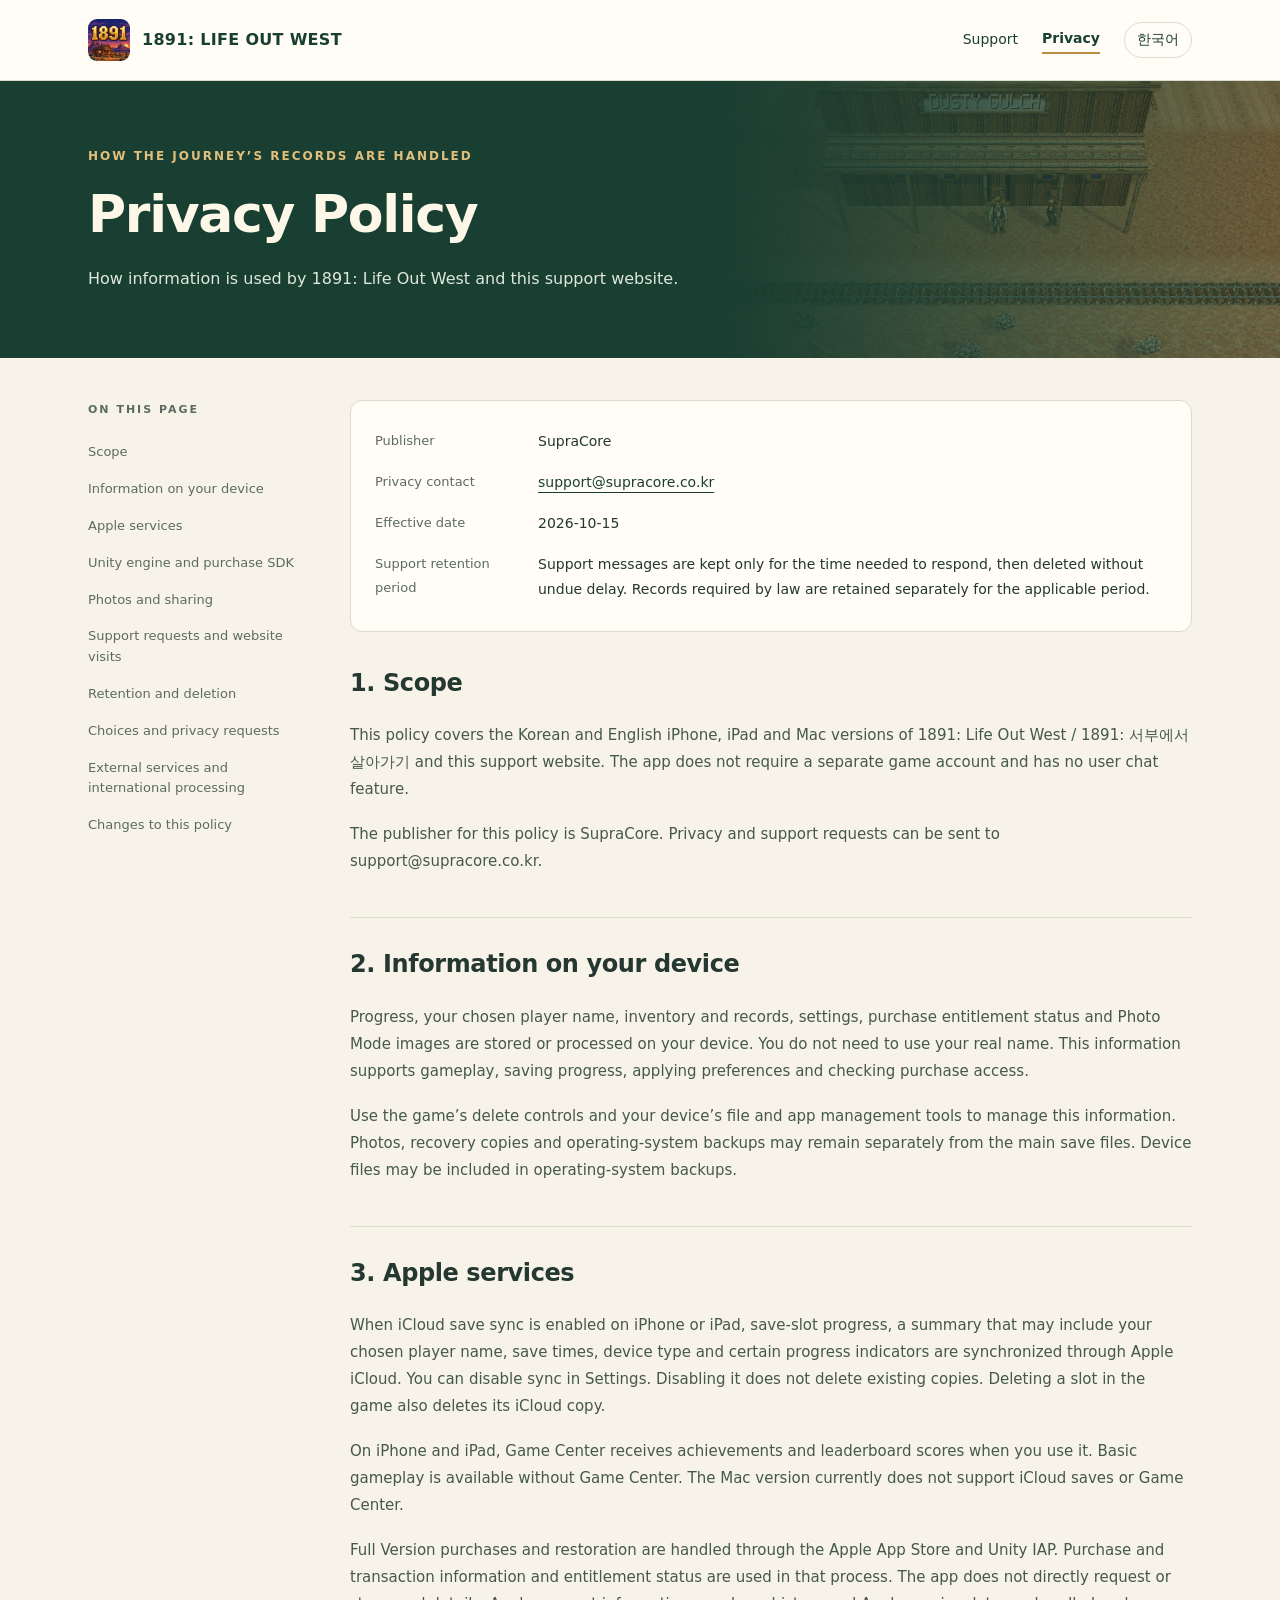
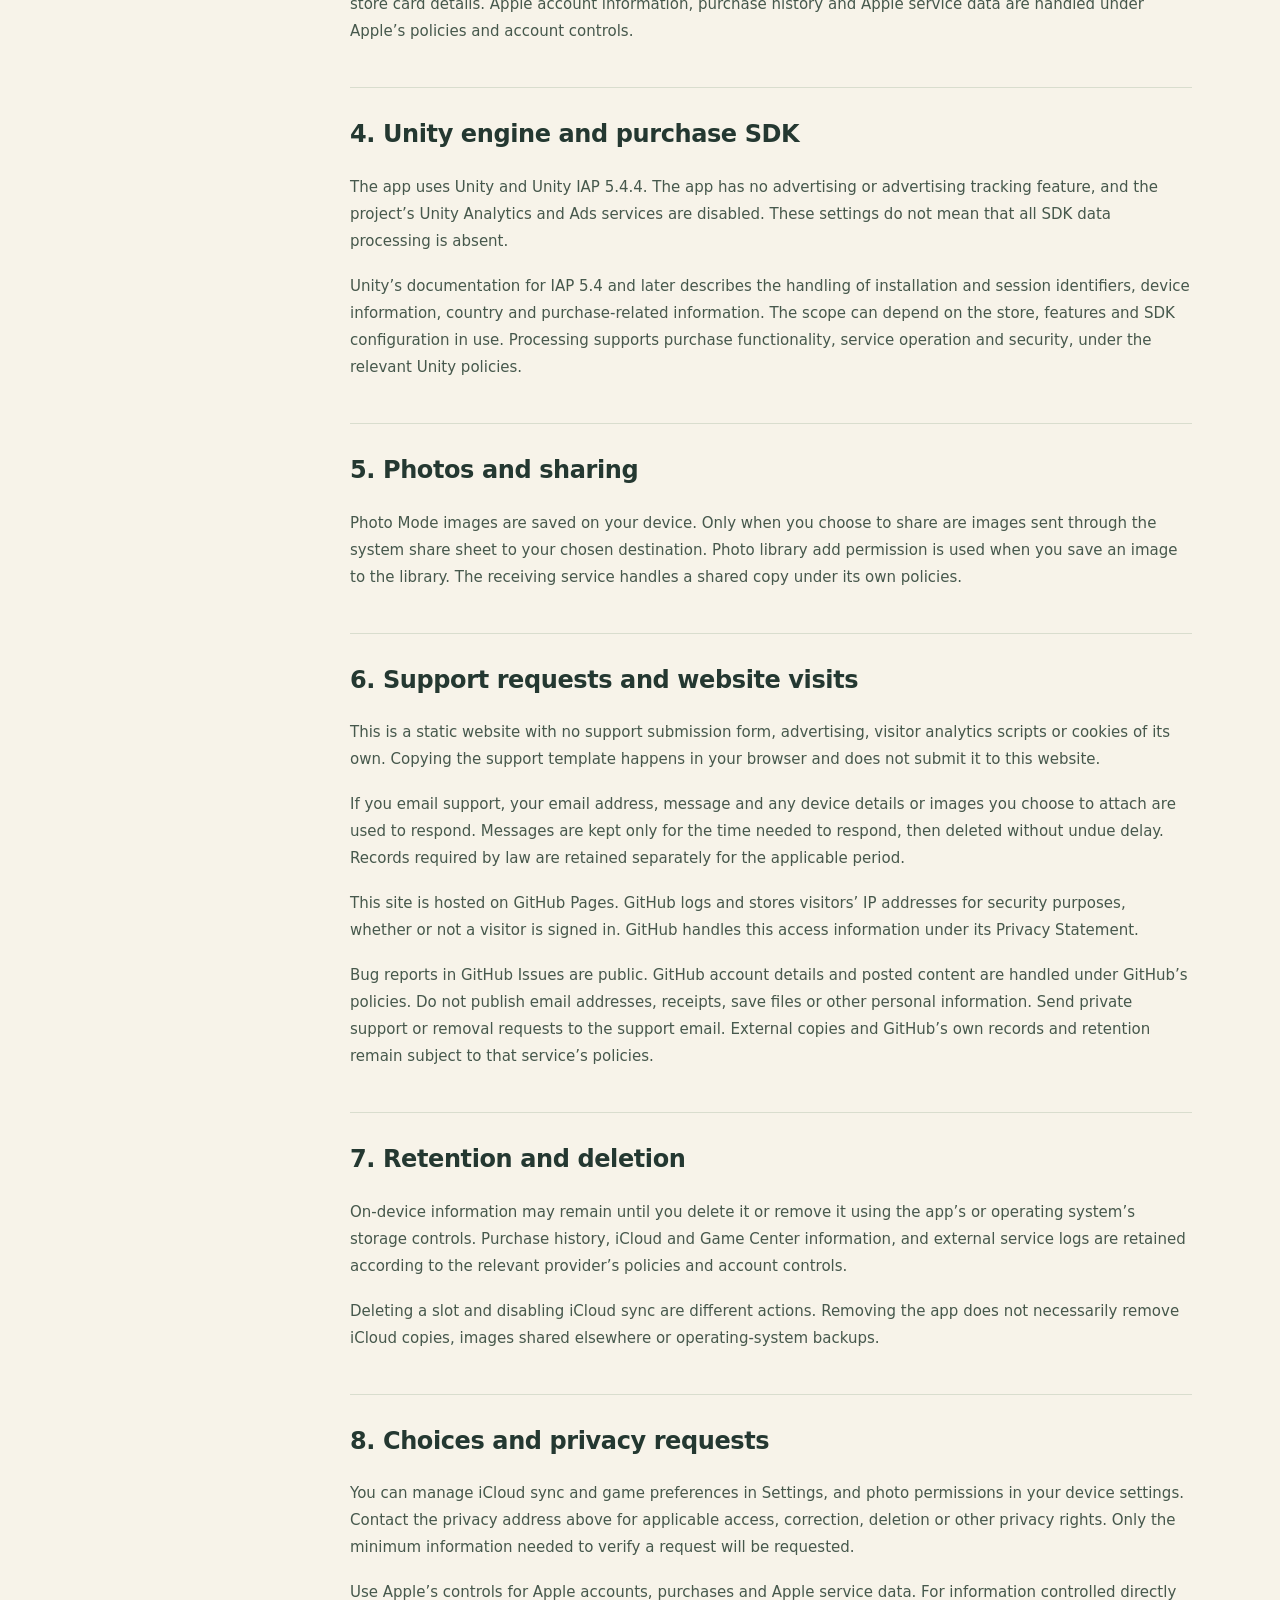
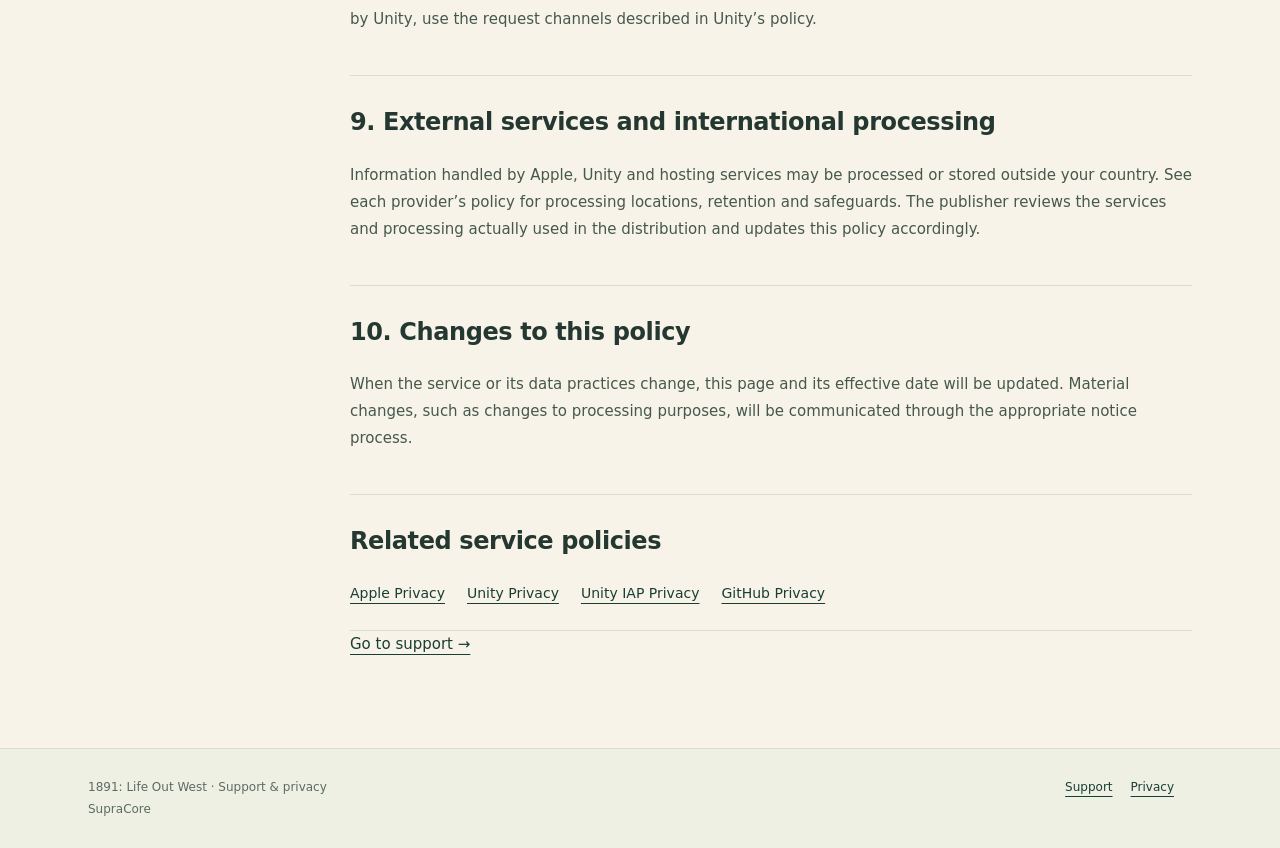
==== docs/en/privacy/index.html @ fcb658f0 "Publish bilingual support and privacy pages" ====
<!doctype html><html lang="en"><head><meta charset="utf-8"><meta name="viewport" content="width=device-width,initial-scale=1"><title>Privacy Policy · 1891: Life Out West</title><meta name="description" content="How information is used by 1891: Life Out West and this support website."><link rel="canonical" href="https://lucky301.github.io/1891LifeOutWest-Support/en/privacy/"><link rel="alternate" hreflang="ko" href="https://lucky301.github.io/1891LifeOutWest-Support/ko/privacy/"><link rel="alternate" hreflang="en" href="https://lucky301.github.io/1891LifeOutWest-Support/en/privacy/"><link rel="icon" href="../../assets/icon.png"><link rel="stylesheet" href="../../assets/site.css"><script src="../../assets/site.js" defer></script></head><body><a class="skip" href="#main">Skip to content</a><header><div class="topbar"><a class="brand" href="../../index.html"><img src="../../assets/icon.png" alt="" width="42" height="42">1891: LIFE OUT WEST</a><nav class="nav" aria-label="Main navigation"><a href="../../en/support/" >Support</a><a href="../../en/privacy/" aria-current=page>Privacy</a><a class="language" href="../../ko/privacy/" lang="ko" hreflang="ko">한국어</a></nav></div></header><div class="hero"><div class="hero-inner"><span class="eyebrow">How the journey’s records are handled</span><h1>Privacy Policy</h1><p>How information is used by 1891: Life Out West and this support website.</p></div></div><div class="wrap"><aside class="toc" aria-label="On this page"><strong>ON THIS PAGE</strong><a href="#scope">Scope</a><a href="#local">Information on your device</a><a href="#apple">Apple services</a><a href="#unity">Unity engine and purchase SDK</a><a href="#photos">Photos and sharing</a><a href="#support">Support requests and website visits</a><a href="#retention">Retention and deletion</a><a href="#rights">Choices and privacy requests</a><a href="#international">External services and international processing</a><a href="#changes">Changes to this policy</a></aside><main class="policy" id="main"><dl class="facts"><div><dt>Publisher</dt><dd>SupraCore</dd></div><div><dt>Privacy contact</dt><dd><a href="mailto:support@supracore.co.kr">support@supracore.co.kr</a></dd></div><div><dt>Effective date</dt><dd>2026-10-15</dd></div><div><dt>Support retention period</dt><dd>Support messages are kept only for the time needed to respond, then deleted without undue delay. Records required by law are retained separately for the applicable period.</dd></div></dl><section id="scope"><h2>1. Scope</h2><p>This policy covers the Korean and English iPhone, iPad and Mac versions of 1891: Life Out West / 1891: 서부에서 살아가기 and this support website. The app does not require a separate game account and has no user chat feature.</p><p>The publisher for this policy is SupraCore. Privacy and support requests can be sent to support@supracore.co.kr.</p></section><section id="local"><h2>2. Information on your device</h2><p>Progress, your chosen player name, inventory and records, settings, purchase entitlement status and Photo Mode images are stored or processed on your device. You do not need to use your real name. This information supports gameplay, saving progress, applying preferences and checking purchase access.</p><p>Use the game’s delete controls and your device’s file and app management tools to manage this information. Photos, recovery copies and operating-system backups may remain separately from the main save files. Device files may be included in operating-system backups.</p></section><section id="apple"><h2>3. Apple services</h2><p>When iCloud save sync is enabled on iPhone or iPad, save-slot progress, a summary that may include your chosen player name, save times, device type and certain progress indicators are synchronized through Apple iCloud. You can disable sync in Settings. Disabling it does not delete existing copies. Deleting a slot in the game also deletes its iCloud copy.</p><p>On iPhone and iPad, Game Center receives achievements and leaderboard scores when you use it. Basic gameplay is available without Game Center. The Mac version currently does not support iCloud saves or Game Center.</p><p>Full Version purchases and restoration are handled through the Apple App Store and Unity IAP. Purchase and transaction information and entitlement status are used in that process. The app does not directly request or store card details. Apple account information, purchase history and Apple service data are handled under Apple’s policies and account controls.</p></section><section id="unity"><h2>4. Unity engine and purchase SDK</h2><p>The app uses Unity and Unity IAP 5.4.4. The app has no advertising or advertising tracking feature, and the project’s Unity Analytics and Ads services are disabled. These settings do not mean that all SDK data processing is absent.</p><p>Unity’s documentation for IAP 5.4 and later describes the handling of installation and session identifiers, device information, country and purchase-related information. The scope can depend on the store, features and SDK configuration in use. Processing supports purchase functionality, service operation and security, under the relevant Unity policies.</p></section><section id="photos"><h2>5. Photos and sharing</h2><p>Photo Mode images are saved on your device. Only when you choose to share are images sent through the system share sheet to your chosen destination. Photo library add permission is used when you save an image to the library. The receiving service handles a shared copy under its own policies.</p></section><section id="support"><h2>6. Support requests and website visits</h2><p>This is a static website with no support submission form, advertising, visitor analytics scripts or cookies of its own. Copying the support template happens in your browser and does not submit it to this website.</p><p>If you email support, your email address, message and any device details or images you choose to attach are used to respond. Messages are kept only for the time needed to respond, then deleted without undue delay. Records required by law are retained separately for the applicable period.</p><p>This site is hosted on GitHub Pages. GitHub logs and stores visitors’ IP addresses for security purposes, whether or not a visitor is signed in. GitHub handles this access information under its Privacy Statement.</p><p>Bug reports in GitHub Issues are public. GitHub account details and posted content are handled under GitHub’s policies. Do not publish email addresses, receipts, save files or other personal information. Send private support or removal requests to the support email. External copies and GitHub’s own records and retention remain subject to that service’s policies.</p></section><section id="retention"><h2>7. Retention and deletion</h2><p>On-device information may remain until you delete it or remove it using the app’s or operating system’s storage controls. Purchase history, iCloud and Game Center information, and external service logs are retained according to the relevant provider’s policies and account controls.</p><p>Deleting a slot and disabling iCloud sync are different actions. Removing the app does not necessarily remove iCloud copies, images shared elsewhere or operating-system backups.</p></section><section id="rights"><h2>8. Choices and privacy requests</h2><p>You can manage iCloud sync and game preferences in Settings, and photo permissions in your device settings. Contact the privacy address above for applicable access, correction, deletion or other privacy rights. Only the minimum information needed to verify a request will be requested.</p><p>Use Apple’s controls for Apple accounts, purchases and Apple service data. For information controlled directly by Unity, use the request channels described in Unity’s policy.</p></section><section id="international"><h2>9. External services and international processing</h2><p>Information handled by Apple, Unity and hosting services may be processed or stored outside your country. See each provider’s policy for processing locations, retention and safeguards. The publisher reviews the services and processing actually used in the distribution and updates this policy accordingly.</p></section><section id="changes"><h2>10. Changes to this policy</h2><p>When the service or its data practices change, this page and its effective date will be updated. Material changes, such as changes to processing purposes, will be communicated through the appropriate notice process.</p></section><section id="references"><h2>Related service policies</h2><div class="refs"><a href="https://www.apple.com/legal/privacy/" rel="noreferrer">Apple Privacy</a><a href="https://unity.com/legal/game-player-and-app-user-privacy-policy" rel="noreferrer">Unity Privacy</a><a href="https://docs.unity.com/en-us/iap/privacy-and-consent/overview" rel="noreferrer">Unity IAP Privacy</a><a href="https://docs.github.com/en/site-policy/privacy-policies/github-general-privacy-statement" rel="noreferrer">GitHub Privacy</a></div></section><p><a href="../../en/support/">Go to support →</a></p></main></div><footer><div class="foot"><span>1891: Life Out West · Support & privacy<br>SupraCore</span><span><a href="../../en/support/">Support</a><a href="../../en/privacy/">Privacy</a></span></div></footer></body></html>
---- docs/assets/site.css ----
:root{color-scheme:light;--ink:#243831;--muted:#5c6b61;--green:#193e32;--gold:#bc8c40;--paper:#f7f3e9;--line:#d9ddce;--white:#fffdf6}*{box-sizing:border-box}html{scroll-behavior:smooth;scroll-padding-top:100px}body{margin:0;color:var(--ink);background:var(--paper);font:16px/1.8 system-ui,-apple-system,'Apple SD Gothic Neo',sans-serif}a{color:var(--green);text-underline-offset:5px}a:hover{color:#815b20}a:focus-visible,button:focus-visible,summary:focus-visible,textarea:focus-visible{outline:3px solid #b9812d;outline-offset:4px}header{border-bottom:1px solid var(--line);background:var(--white)}.topbar{max-width:1160px;margin:auto;display:flex;align-items:center;gap:28px;padding:19px 28px}.brand{display:flex;gap:12px;align-items:center;text-decoration:none;font-weight:800;letter-spacing:.3px;font-size:16px}.brand img{width:42px;height:42px;object-fit:cover;border-radius:9px}.nav{display:flex;align-items:center;gap:24px;margin-left:auto}.nav a{font-size:14px;text-decoration:none}.nav [aria-current=page]{font-weight:750;border-bottom:2px solid var(--gold)}.language{padding:4px 12px;border:1px solid var(--line);border-radius:25px;white-space:nowrap}.banner{background:#f5e7c5;color:#654b20;border-bottom:1px solid #dfc98f;font-size:13px;padding:10px 28px;text-align:center}.hero{background:var(--green);color:#fcf7e7;position:relative;overflow:hidden}.hero:after{content:'';position:absolute;right:0;top:0;width:44%;height:100%;background:linear-gradient(90deg,var(--green),transparent),url('./frontier.png') center/cover;opacity:.5;pointer-events:none}.hero-inner{max-width:1160px;margin:auto;padding:60px 28px 64px;position:relative;z-index:1}.eyebrow{font-size:12px;letter-spacing:2px;text-transform:uppercase;color:#e1bf7c;font-weight:700}h1{font-size:clamp(32px,5vw,52px);font-weight:760;letter-spacing:-1.3px;margin:12px 0 18px;line-height:1.25}.hero p{max-width:650px;color:#e0e8db;margin:0;line-height:1.8}.wrap{max-width:1160px;margin:0 auto;padding:42px 28px 72px;display:grid;grid-template-columns:210px minmax(0,1fr);gap:52px}.toc{position:sticky;top:26px;align-self:start;font-size:13px}.toc strong{display:block;font-size:11px;letter-spacing:2px;color:var(--muted);text-transform:uppercase;margin-bottom:15px}.toc a{display:block;padding:8px 0;text-decoration:none;color:var(--muted);line-height:1.6}.toc a:hover{color:var(--green)}h2{font-size:24px;line-height:1.4;letter-spacing:-.4px;margin:0 0 22px}h3{font-size:18px;margin:0 0 12px}p{margin:0 0 18px}section+section{margin-top:48px}.faq{border-top:1px solid var(--line)}details{border-bottom:1px solid var(--line);padding:19px 0}summary{font-weight:650;cursor:pointer;list-style:none;padding-right:28px;position:relative;line-height:1.6}summary::-webkit-details-marker{display:none}summary:after{content:'+';position:absolute;right:2px;top:0;color:#9a793f;font-size:22px;font-weight:400}details[open] summary:after{content:'−'}details p{color:var(--muted);font-size:15px;margin:17px 0 2px}.contact{background:var(--white);border:1px solid var(--line);border-radius:16px;padding:28px}.contact-label{font-size:12px;letter-spacing:1px;color:var(--muted);display:block}.contact-address{font-size:20px;font-weight:650;word-break:break-word;margin:8px 0 20px}.empty{font-size:15px;color:#866321}.button,button{border:0;border-radius:8px;display:inline-flex;align-items:center;justify-content:center;min-height:46px;padding:10px 19px;background:var(--green);color:#fffdf6;text-decoration:none;font:600 14px/1.5 system-ui;cursor:pointer}.button:hover,button:hover{background:#2d5544;color:white}.button.secondary{background:transparent;border:1px solid #c2cbb9;color:var(--green)}.template-label{display:block;font-size:14px;font-weight:650;margin:26px 0 10px}textarea{width:100%;display:block;border:1px solid var(--line);border-radius:8px;background:var(--paper);font:14px/1.8 ui-monospace,monospace;color:var(--ink);padding:16px;resize:vertical;margin-bottom:16px}.small{font-size:13px;color:var(--muted)}.callout{border-left:3px solid var(--gold);padding:4px 0 4px 20px;margin-top:32px}.status{min-height:26px;font-size:13px;margin:10px 0 0;color:var(--green)}.policy section{padding-bottom:24px;border-bottom:1px solid var(--line)}.policy section+section{margin-top:30px}.policy p{font-size:15px;color:#46584c}.facts{margin:0 0 35px;background:var(--white);padding:20px 24px;border:1px solid var(--line);border-radius:12px}.facts div{display:grid;grid-template-columns:145px 1fr;gap:18px;padding:8px 0}.facts dt{font-size:13px;color:var(--muted)}.facts dd{margin:0;font-size:14px;overflow-wrap:anywhere}.refs{display:flex;flex-wrap:wrap;gap:12px 22px;font-size:14px}footer{border-top:1px solid var(--line);background:#eef0e4;padding:28px;color:var(--muted);font-size:12px}.foot{max-width:1104px;margin:auto;display:flex;justify-content:space-between;gap:20px;flex-wrap:wrap}.foot a{margin-right:18px}.home{max-width:920px;margin:70px auto 100px;padding:0 28px}.home p{max-width:680px;color:var(--muted)}.home h1{font-size:42px}.languages{display:grid;grid-template-columns:1fr 1fr;gap:30px;margin:40px 0}.language-panel{border-top:3px solid var(--gold);padding:26px 0}.language-panel h2{font-size:28px}.actions{display:flex;gap:12px;flex-wrap:wrap}.skip{position:absolute;left:15px;top:-100px;background:white;padding:12px;z-index:10}.skip:focus{top:10px}@media(max-width:760px){.topbar{padding:14px 20px;gap:14px;flex-wrap:wrap}.brand{font-size:14px}.brand img{width:36px;height:36px}.nav{gap:17px}.nav a{font-size:13px}.hero-inner{padding:40px 22px}.hero:after{width:55%;opacity:.2}.hero p{font-size:15px}.wrap{padding:28px 22px 50px;display:block}.toc{position:static;border-bottom:1px solid var(--line);padding:0 0 20px;margin-bottom:30px;display:flex;gap:8px 18px;flex-wrap:wrap}.toc strong{width:100%;margin:0}.toc a{padding:2px 0}.contact{padding:22px}.facts{padding:16px}.facts div{grid-template-columns:1fr;gap:2px}.languages{grid-template-columns:1fr;gap:10px}.home{margin-top:40px}.home h1{font-size:33px}}@media(max-width:430px){.nav{width:100%;margin-left:0;justify-content:space-between}.brand{font-size:15px}.hero h1{font-size:33px}.banner{font-size:12px;padding:9px 20px}}@media(prefers-reduced-motion:reduce){html{scroll-behavior:auto}}

.home-eyebrow{color:#866321}
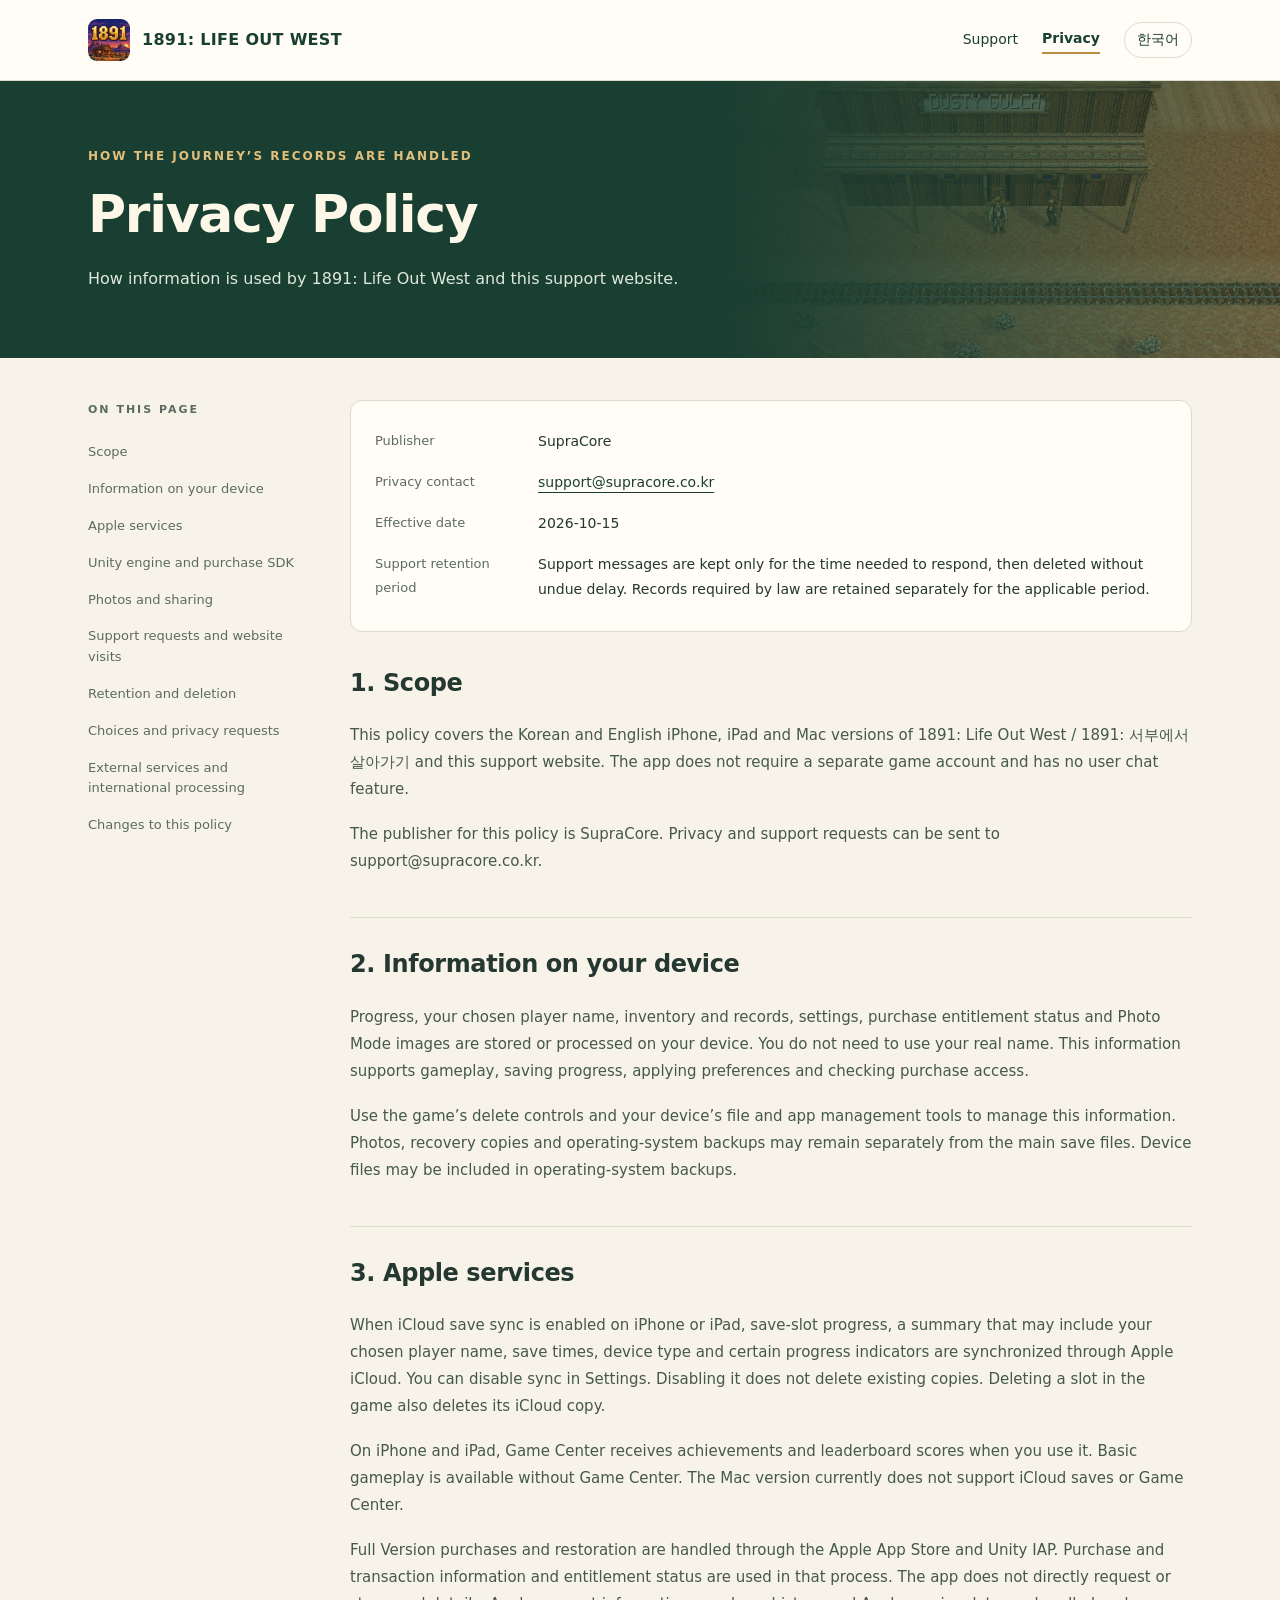
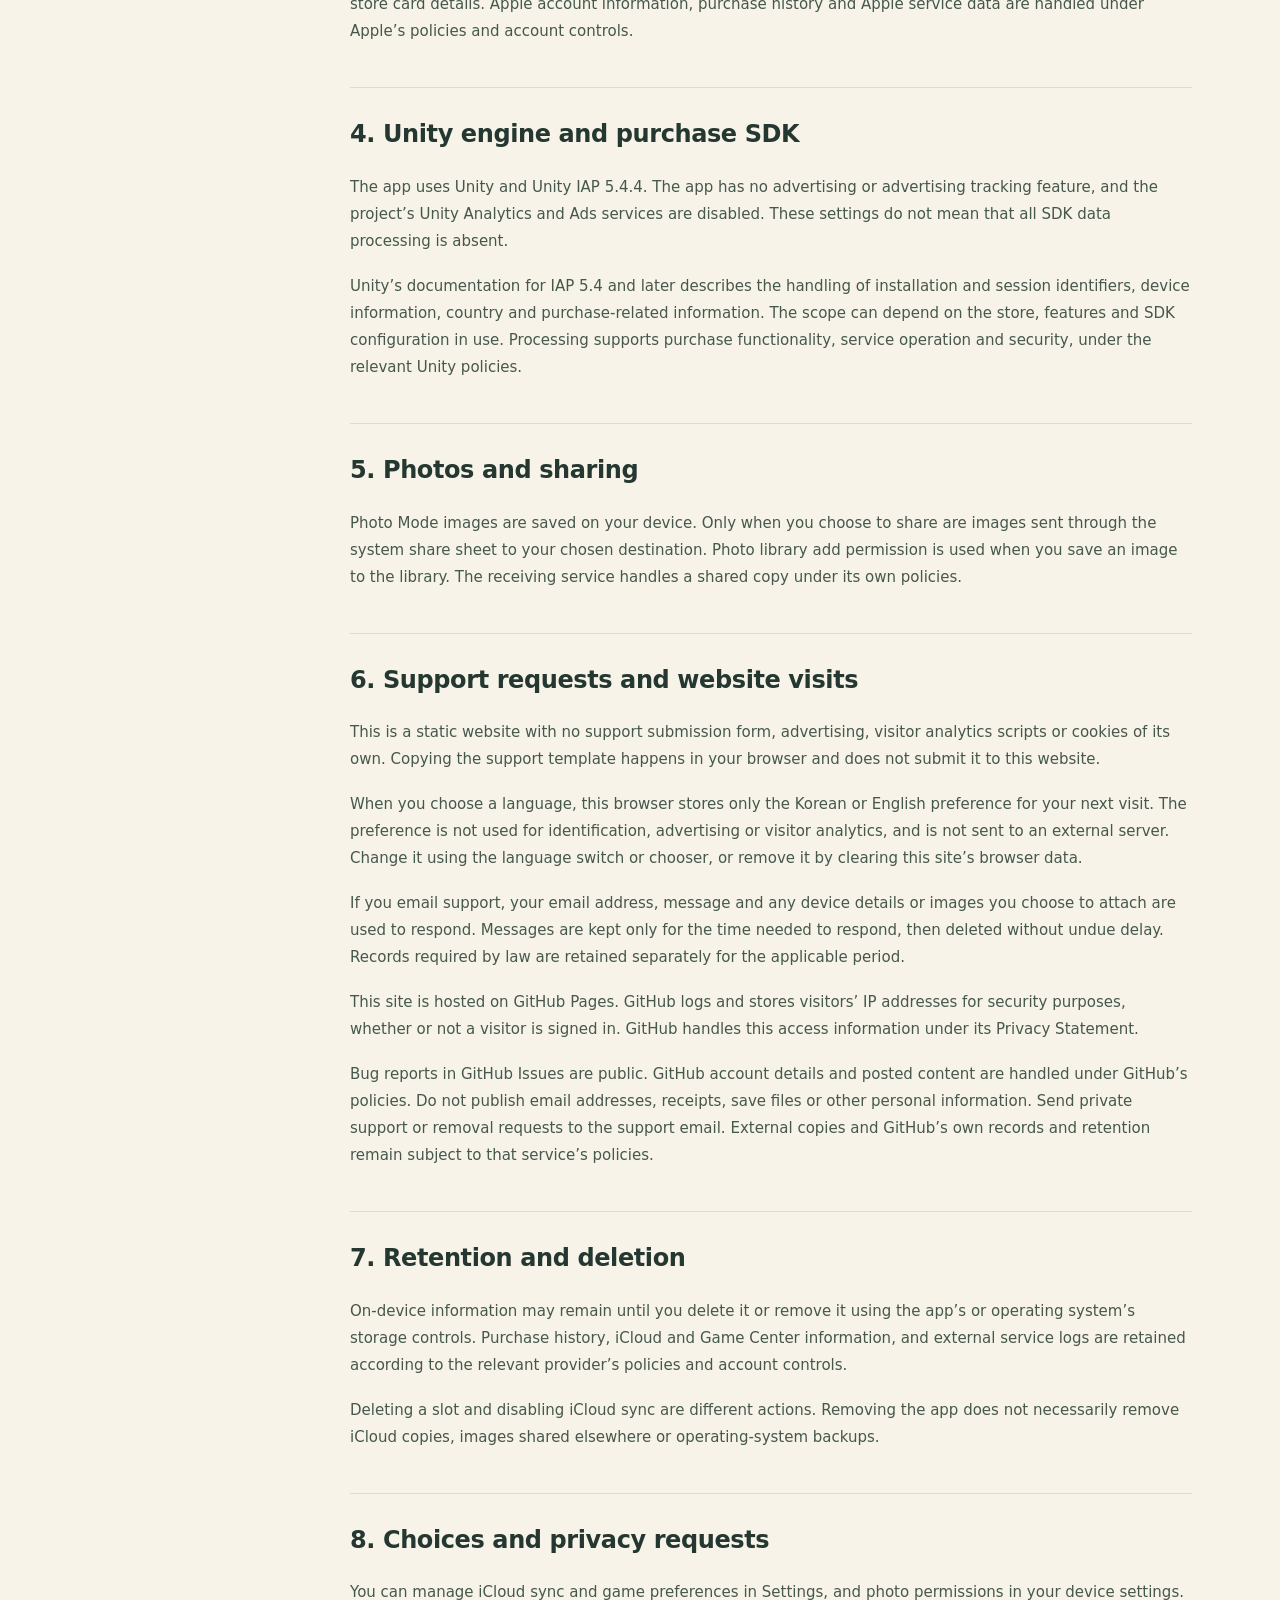
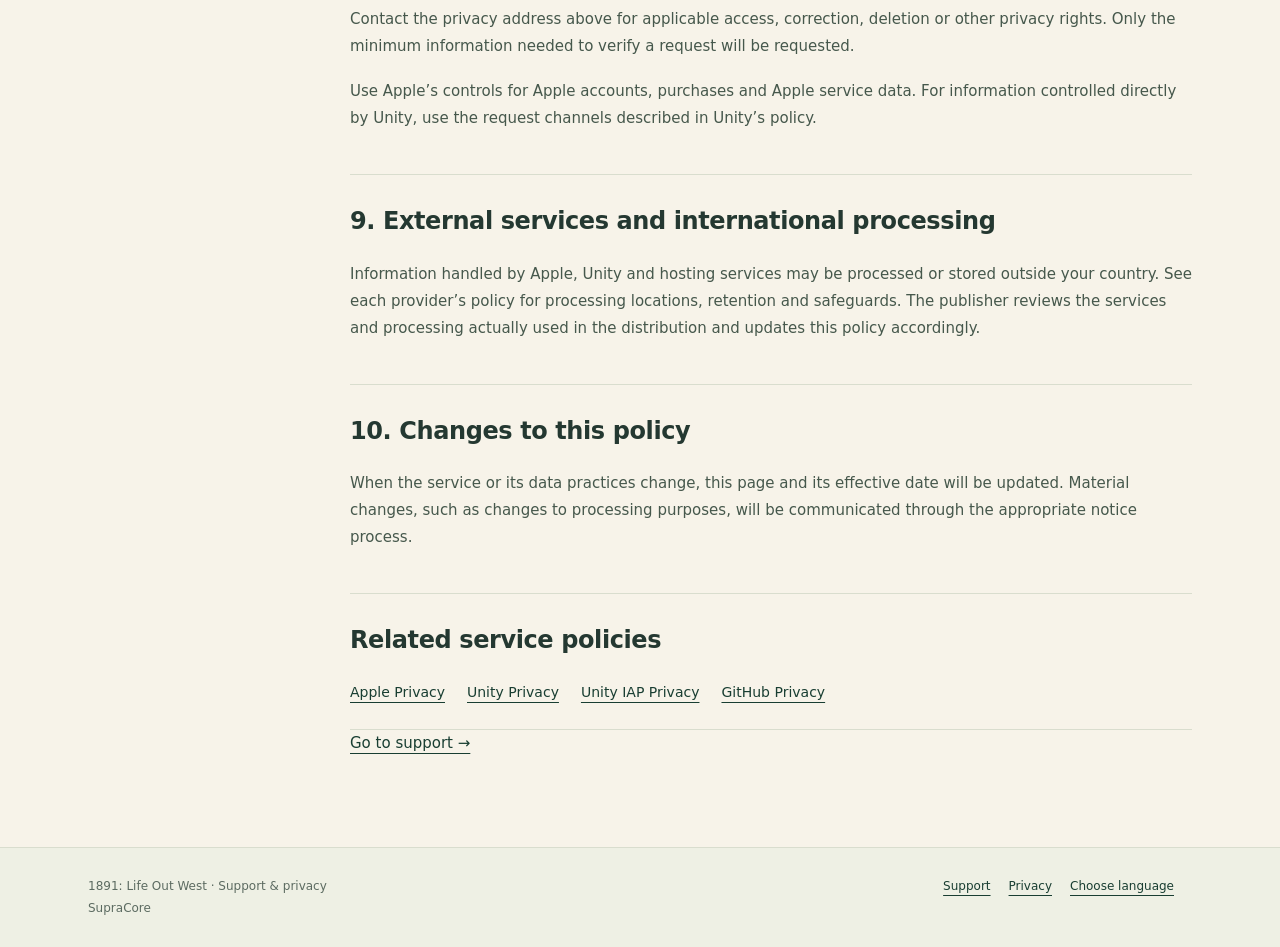
==== commit 7b457f91: "Add first-visit language selection and remember preference" ====
--- a/docs/en/privacy/index.html
+++ b/docs/en/privacy/index.html
@@ -1 +1 @@
-<!doctype html><html lang="en"><head><meta charset="utf-8"><meta name="viewport" content="width=device-width,initial-scale=1"><title>Privacy Policy · 1891: Life Out West</title><meta name="description" content="How information is used by 1891: Life Out West and this support website."><link rel="canonical" href="https://lucky301.github.io/1891LifeOutWest-Support/en/privacy/"><link rel="alternate" hreflang="ko" href="https://lucky301.github.io/1891LifeOutWest-Support/ko/privacy/"><link rel="alternate" hreflang="en" href="https://lucky301.github.io/1891LifeOutWest-Support/en/privacy/"><link rel="icon" href="../../assets/icon.png"><link rel="stylesheet" href="../../assets/site.css"><script src="../../assets/site.js" defer></script></head><body><a class="skip" href="#main">Skip to content</a><header><div class="topbar"><a class="brand" href="../../index.html"><img src="../../assets/icon.png" alt="" width="42" height="42">1891: LIFE OUT WEST</a><nav class="nav" aria-label="Main navigation"><a href="../../en/support/" >Support</a><a href="../../en/privacy/" aria-current=page>Privacy</a><a class="language" href="../../ko/privacy/" lang="ko" hreflang="ko">한국어</a></nav></div></header><div class="hero"><div class="hero-inner"><span class="eyebrow">How the journey’s records are handled</span><h1>Privacy Policy</h1><p>How information is used by 1891: Life Out West and this support website.</p></div></div><div class="wrap"><aside class="toc" aria-label="On this page"><strong>ON THIS PAGE</strong><a href="#scope">Scope</a><a href="#local">Information on your device</a><a href="#apple">Apple services</a><a href="#unity">Unity engine and purchase SDK</a><a href="#photos">Photos and sharing</a><a href="#support">Support requests and website visits</a><a href="#retention">Retention and deletion</a><a href="#rights">Choices and privacy requests</a><a href="#international">External services and international processing</a><a href="#changes">Changes to this policy</a></aside><main class="policy" id="main"><dl class="facts"><div><dt>Publisher</dt><dd>SupraCore</dd></div><div><dt>Privacy contact</dt><dd><a href="mailto:support@supracore.co.kr">support@supracore.co.kr</a></dd></div><div><dt>Effective date</dt><dd>2026-10-15</dd></div><div><dt>Support retention period</dt><dd>Support messages are kept only for the time needed to respond, then deleted without undue delay. Records required by law are retained separately for the applicable period.</dd></div></dl><section id="scope"><h2>1. Scope</h2><p>This policy covers the Korean and English iPhone, iPad and Mac versions of 1891: Life Out West / 1891: 서부에서 살아가기 and this support website. The app does not require a separate game account and has no user chat feature.</p><p>The publisher for this policy is SupraCore. Privacy and support requests can be sent to support@supracore.co.kr.</p></section><section id="local"><h2>2. Information on your device</h2><p>Progress, your chosen player name, inventory and records, settings, purchase entitlement status and Photo Mode images are stored or processed on your device. You do not need to use your real name. This information supports gameplay, saving progress, applying preferences and checking purchase access.</p><p>Use the game’s delete controls and your device’s file and app management tools to manage this information. Photos, recovery copies and operating-system backups may remain separately from the main save files. Device files may be included in operating-system backups.</p></section><section id="apple"><h2>3. Apple services</h2><p>When iCloud save sync is enabled on iPhone or iPad, save-slot progress, a summary that may include your chosen player name, save times, device type and certain progress indicators are synchronized through Apple iCloud. You can disable sync in Settings. Disabling it does not delete existing copies. Deleting a slot in the game also deletes its iCloud copy.</p><p>On iPhone and iPad, Game Center receives achievements and leaderboard scores when you use it. Basic gameplay is available without Game Center. The Mac version currently does not support iCloud saves or Game Center.</p><p>Full Version purchases and restoration are handled through the Apple App Store and Unity IAP. Purchase and transaction information and entitlement status are used in that process. The app does not directly request or store card details. Apple account information, purchase history and Apple service data are handled under Apple’s policies and account controls.</p></section><section id="unity"><h2>4. Unity engine and purchase SDK</h2><p>The app uses Unity and Unity IAP 5.4.4. The app has no advertising or advertising tracking feature, and the project’s Unity Analytics and Ads services are disabled. These settings do not mean that all SDK data processing is absent.</p><p>Unity’s documentation for IAP 5.4 and later describes the handling of installation and session identifiers, device information, country and purchase-related information. The scope can depend on the store, features and SDK configuration in use. Processing supports purchase functionality, service operation and security, under the relevant Unity policies.</p></section><section id="photos"><h2>5. Photos and sharing</h2><p>Photo Mode images are saved on your device. Only when you choose to share are images sent through the system share sheet to your chosen destination. Photo library add permission is used when you save an image to the library. The receiving service handles a shared copy under its own policies.</p></section><section id="support"><h2>6. Support requests and website visits</h2><p>This is a static website with no support submission form, advertising, visitor analytics scripts or cookies of its own. Copying the support template happens in your browser and does not submit it to this website.</p><p>If you email support, your email address, message and any device details or images you choose to attach are used to respond. Messages are kept only for the time needed to respond, then deleted without undue delay. Records required by law are retained separately for the applicable period.</p><p>This site is hosted on GitHub Pages. GitHub logs and stores visitors’ IP addresses for security purposes, whether or not a visitor is signed in. GitHub handles this access information under its Privacy Statement.</p><p>Bug reports in GitHub Issues are public. GitHub account details and posted content are handled under GitHub’s policies. Do not publish email addresses, receipts, save files or other personal information. Send private support or removal requests to the support email. External copies and GitHub’s own records and retention remain subject to that service’s policies.</p></section><section id="retention"><h2>7. Retention and deletion</h2><p>On-device information may remain until you delete it or remove it using the app’s or operating system’s storage controls. Purchase history, iCloud and Game Center information, and external service logs are retained according to the relevant provider’s policies and account controls.</p><p>Deleting a slot and disabling iCloud sync are different actions. Removing the app does not necessarily remove iCloud copies, images shared elsewhere or operating-system backups.</p></section><section id="rights"><h2>8. Choices and privacy requests</h2><p>You can manage iCloud sync and game preferences in Settings, and photo permissions in your device settings. Contact the privacy address above for applicable access, correction, deletion or other privacy rights. Only the minimum information needed to verify a request will be requested.</p><p>Use Apple’s controls for Apple accounts, purchases and Apple service data. For information controlled directly by Unity, use the request channels described in Unity’s policy.</p></section><section id="international"><h2>9. External services and international processing</h2><p>Information handled by Apple, Unity and hosting services may be processed or stored outside your country. See each provider’s policy for processing locations, retention and safeguards. The publisher reviews the services and processing actually used in the distribution and updates this policy accordingly.</p></section><section id="changes"><h2>10. Changes to this policy</h2><p>When the service or its data practices change, this page and its effective date will be updated. Material changes, such as changes to processing purposes, will be communicated through the appropriate notice process.</p></section><section id="references"><h2>Related service policies</h2><div class="refs"><a href="https://www.apple.com/legal/privacy/" rel="noreferrer">Apple Privacy</a><a href="https://unity.com/legal/game-player-and-app-user-privacy-policy" rel="noreferrer">Unity Privacy</a><a href="https://docs.unity.com/en-us/iap/privacy-and-consent/overview" rel="noreferrer">Unity IAP Privacy</a><a href="https://docs.github.com/en/site-policy/privacy-policies/github-general-privacy-statement" rel="noreferrer">GitHub Privacy</a></div></section><p><a href="../../en/support/">Go to support →</a></p></main></div><footer><div class="foot"><span>1891: Life Out West · Support & privacy<br>SupraCore</span><span><a href="../../en/support/">Support</a><a href="../../en/privacy/">Privacy</a></span></div></footer></body></html>+<!doctype html><html lang="en"><head><meta charset="utf-8"><meta name="viewport" content="width=device-width,initial-scale=1"><title>Privacy Policy · 1891: Life Out West</title><meta name="description" content="How information is used by 1891: Life Out West and this support website."><link rel="canonical" href="https://lucky301.github.io/1891LifeOutWest-Support/en/privacy/"><link rel="alternate" hreflang="ko" href="https://lucky301.github.io/1891LifeOutWest-Support/ko/privacy/"><link rel="alternate" hreflang="en" href="https://lucky301.github.io/1891LifeOutWest-Support/en/privacy/"><link rel="icon" href="../../assets/icon.png"><link rel="stylesheet" href="../../assets/site.css"><script src="../../assets/site.js" defer></script></head><body><a class="skip" href="#main">Skip to content</a><header><div class="topbar"><a class="brand" href="../../index.html"><img src="../../assets/icon.png" alt="" width="42" height="42">1891: LIFE OUT WEST</a><nav class="nav" aria-label="Main navigation"><a href="../../en/support/" >Support</a><a href="../../en/privacy/" aria-current=page>Privacy</a><a class="language" data-language="ko" href="../../ko/privacy/" lang="ko" hreflang="ko">한국어</a></nav></div></header><div class="hero"><div class="hero-inner"><span class="eyebrow">How the journey’s records are handled</span><h1>Privacy Policy</h1><p>How information is used by 1891: Life Out West and this support website.</p></div></div><div class="wrap"><aside class="toc" aria-label="On this page"><strong>ON THIS PAGE</strong><a href="#scope">Scope</a><a href="#local">Information on your device</a><a href="#apple">Apple services</a><a href="#unity">Unity engine and purchase SDK</a><a href="#photos">Photos and sharing</a><a href="#support">Support requests and website visits</a><a href="#retention">Retention and deletion</a><a href="#rights">Choices and privacy requests</a><a href="#international">External services and international processing</a><a href="#changes">Changes to this policy</a></aside><main class="policy" id="main"><dl class="facts"><div><dt>Publisher</dt><dd>SupraCore</dd></div><div><dt>Privacy contact</dt><dd><a href="mailto:support@supracore.co.kr">support@supracore.co.kr</a></dd></div><div><dt>Effective date</dt><dd>2026-10-15</dd></div><div><dt>Support retention period</dt><dd>Support messages are kept only for the time needed to respond, then deleted without undue delay. Records required by law are retained separately for the applicable period.</dd></div></dl><section id="scope"><h2>1. Scope</h2><p>This policy covers the Korean and English iPhone, iPad and Mac versions of 1891: Life Out West / 1891: 서부에서 살아가기 and this support website. The app does not require a separate game account and has no user chat feature.</p><p>The publisher for this policy is SupraCore. Privacy and support requests can be sent to support@supracore.co.kr.</p></section><section id="local"><h2>2. Information on your device</h2><p>Progress, your chosen player name, inventory and records, settings, purchase entitlement status and Photo Mode images are stored or processed on your device. You do not need to use your real name. This information supports gameplay, saving progress, applying preferences and checking purchase access.</p><p>Use the game’s delete controls and your device’s file and app management tools to manage this information. Photos, recovery copies and operating-system backups may remain separately from the main save files. Device files may be included in operating-system backups.</p></section><section id="apple"><h2>3. Apple services</h2><p>When iCloud save sync is enabled on iPhone or iPad, save-slot progress, a summary that may include your chosen player name, save times, device type and certain progress indicators are synchronized through Apple iCloud. You can disable sync in Settings. Disabling it does not delete existing copies. Deleting a slot in the game also deletes its iCloud copy.</p><p>On iPhone and iPad, Game Center receives achievements and leaderboard scores when you use it. Basic gameplay is available without Game Center. The Mac version currently does not support iCloud saves or Game Center.</p><p>Full Version purchases and restoration are handled through the Apple App Store and Unity IAP. Purchase and transaction information and entitlement status are used in that process. The app does not directly request or store card details. Apple account information, purchase history and Apple service data are handled under Apple’s policies and account controls.</p></section><section id="unity"><h2>4. Unity engine and purchase SDK</h2><p>The app uses Unity and Unity IAP 5.4.4. The app has no advertising or advertising tracking feature, and the project’s Unity Analytics and Ads services are disabled. These settings do not mean that all SDK data processing is absent.</p><p>Unity’s documentation for IAP 5.4 and later describes the handling of installation and session identifiers, device information, country and purchase-related information. The scope can depend on the store, features and SDK configuration in use. Processing supports purchase functionality, service operation and security, under the relevant Unity policies.</p></section><section id="photos"><h2>5. Photos and sharing</h2><p>Photo Mode images are saved on your device. Only when you choose to share are images sent through the system share sheet to your chosen destination. Photo library add permission is used when you save an image to the library. The receiving service handles a shared copy under its own policies.</p></section><section id="support"><h2>6. Support requests and website visits</h2><p>This is a static website with no support submission form, advertising, visitor analytics scripts or cookies of its own. Copying the support template happens in your browser and does not submit it to this website.</p><p>When you choose a language, this browser stores only the Korean or English preference for your next visit. The preference is not used for identification, advertising or visitor analytics, and is not sent to an external server. Change it using the language switch or chooser, or remove it by clearing this site’s browser data.</p><p>If you email support, your email address, message and any device details or images you choose to attach are used to respond. Messages are kept only for the time needed to respond, then deleted without undue delay. Records required by law are retained separately for the applicable period.</p><p>This site is hosted on GitHub Pages. GitHub logs and stores visitors’ IP addresses for security purposes, whether or not a visitor is signed in. GitHub handles this access information under its Privacy Statement.</p><p>Bug reports in GitHub Issues are public. GitHub account details and posted content are handled under GitHub’s policies. Do not publish email addresses, receipts, save files or other personal information. Send private support or removal requests to the support email. External copies and GitHub’s own records and retention remain subject to that service’s policies.</p></section><section id="retention"><h2>7. Retention and deletion</h2><p>On-device information may remain until you delete it or remove it using the app’s or operating system’s storage controls. Purchase history, iCloud and Game Center information, and external service logs are retained according to the relevant provider’s policies and account controls.</p><p>Deleting a slot and disabling iCloud sync are different actions. Removing the app does not necessarily remove iCloud copies, images shared elsewhere or operating-system backups.</p></section><section id="rights"><h2>8. Choices and privacy requests</h2><p>You can manage iCloud sync and game preferences in Settings, and photo permissions in your device settings. Contact the privacy address above for applicable access, correction, deletion or other privacy rights. Only the minimum information needed to verify a request will be requested.</p><p>Use Apple’s controls for Apple accounts, purchases and Apple service data. For information controlled directly by Unity, use the request channels described in Unity’s policy.</p></section><section id="international"><h2>9. External services and international processing</h2><p>Information handled by Apple, Unity and hosting services may be processed or stored outside your country. See each provider’s policy for processing locations, retention and safeguards. The publisher reviews the services and processing actually used in the distribution and updates this policy accordingly.</p></section><section id="changes"><h2>10. Changes to this policy</h2><p>When the service or its data practices change, this page and its effective date will be updated. Material changes, such as changes to processing purposes, will be communicated through the appropriate notice process.</p></section><section id="references"><h2>Related service policies</h2><div class="refs"><a href="https://www.apple.com/legal/privacy/" rel="noreferrer">Apple Privacy</a><a href="https://unity.com/legal/game-player-and-app-user-privacy-policy" rel="noreferrer">Unity Privacy</a><a href="https://docs.unity.com/en-us/iap/privacy-and-consent/overview" rel="noreferrer">Unity IAP Privacy</a><a href="https://docs.github.com/en/site-policy/privacy-policies/github-general-privacy-statement" rel="noreferrer">GitHub Privacy</a></div></section><p><a href="../../en/support/">Go to support →</a></p></main></div><footer><div class="foot"><span>1891: Life Out West · Support & privacy<br>SupraCore</span><span><a href="../../en/support/">Support</a><a href="../../en/privacy/">Privacy</a><a href="../../index.html?choose-language=1">Choose language</a></span></div></footer></body></html>
--- a/docs/assets/site.css
+++ b/docs/assets/site.css
@@ -1,3 +1,4 @@
 :root{color-scheme:light;--ink:#243831;--muted:#5c6b61;--green:#193e32;--gold:#bc8c40;--paper:#f7f3e9;--line:#d9ddce;--white:#fffdf6}*{box-sizing:border-box}html{scroll-behavior:smooth;scroll-padding-top:100px}body{margin:0;color:var(--ink);background:var(--paper);font:16px/1.8 system-ui,-apple-system,'Apple SD Gothic Neo',sans-serif}a{color:var(--green);text-underline-offset:5px}a:hover{color:#815b20}a:focus-visible,button:focus-visible,summary:focus-visible,textarea:focus-visible{outline:3px solid #b9812d;outline-offset:4px}header{border-bottom:1px solid var(--line);background:var(--white)}.topbar{max-width:1160px;margin:auto;display:flex;align-items:center;gap:28px;padding:19px 28px}.brand{display:flex;gap:12px;align-items:center;text-decoration:none;font-weight:800;letter-spacing:.3px;font-size:16px}.brand img{width:42px;height:42px;object-fit:cover;border-radius:9px}.nav{display:flex;align-items:center;gap:24px;margin-left:auto}.nav a{font-size:14px;text-decoration:none}.nav [aria-current=page]{font-weight:750;border-bottom:2px solid var(--gold)}.language{padding:4px 12px;border:1px solid var(--line);border-radius:25px;white-space:nowrap}.banner{background:#f5e7c5;color:#654b20;border-bottom:1px solid #dfc98f;font-size:13px;padding:10px 28px;text-align:center}.hero{background:var(--green);color:#fcf7e7;position:relative;overflow:hidden}.hero:after{content:'';position:absolute;right:0;top:0;width:44%;height:100%;background:linear-gradient(90deg,var(--green),transparent),url('./frontier.png') center/cover;opacity:.5;pointer-events:none}.hero-inner{max-width:1160px;margin:auto;padding:60px 28px 64px;position:relative;z-index:1}.eyebrow{font-size:12px;letter-spacing:2px;text-transform:uppercase;color:#e1bf7c;font-weight:700}h1{font-size:clamp(32px,5vw,52px);font-weight:760;letter-spacing:-1.3px;margin:12px 0 18px;line-height:1.25}.hero p{max-width:650px;color:#e0e8db;margin:0;line-height:1.8}.wrap{max-width:1160px;margin:0 auto;padding:42px 28px 72px;display:grid;grid-template-columns:210px minmax(0,1fr);gap:52px}.toc{position:sticky;top:26px;align-self:start;font-size:13px}.toc strong{display:block;font-size:11px;letter-spacing:2px;color:var(--muted);text-transform:uppercase;margin-bottom:15px}.toc a{display:block;padding:8px 0;text-decoration:none;color:var(--muted);line-height:1.6}.toc a:hover{color:var(--green)}h2{font-size:24px;line-height:1.4;letter-spacing:-.4px;margin:0 0 22px}h3{font-size:18px;margin:0 0 12px}p{margin:0 0 18px}section+section{margin-top:48px}.faq{border-top:1px solid var(--line)}details{border-bottom:1px solid var(--line);padding:19px 0}summary{font-weight:650;cursor:pointer;list-style:none;padding-right:28px;position:relative;line-height:1.6}summary::-webkit-details-marker{display:none}summary:after{content:'+';position:absolute;right:2px;top:0;color:#9a793f;font-size:22px;font-weight:400}details[open] summary:after{content:'−'}details p{color:var(--muted);font-size:15px;margin:17px 0 2px}.contact{background:var(--white);border:1px solid var(--line);border-radius:16px;padding:28px}.contact-label{font-size:12px;letter-spacing:1px;color:var(--muted);display:block}.contact-address{font-size:20px;font-weight:650;word-break:break-word;margin:8px 0 20px}.empty{font-size:15px;color:#866321}.button,button{border:0;border-radius:8px;display:inline-flex;align-items:center;justify-content:center;min-height:46px;padding:10px 19px;background:var(--green);color:#fffdf6;text-decoration:none;font:600 14px/1.5 system-ui;cursor:pointer}.button:hover,button:hover{background:#2d5544;color:white}.button.secondary{background:transparent;border:1px solid #c2cbb9;color:var(--green)}.template-label{display:block;font-size:14px;font-weight:650;margin:26px 0 10px}textarea{width:100%;display:block;border:1px solid var(--line);border-radius:8px;background:var(--paper);font:14px/1.8 ui-monospace,monospace;color:var(--ink);padding:16px;resize:vertical;margin-bottom:16px}.small{font-size:13px;color:var(--muted)}.callout{border-left:3px solid var(--gold);padding:4px 0 4px 20px;margin-top:32px}.status{min-height:26px;font-size:13px;margin:10px 0 0;color:var(--green)}.policy section{padding-bottom:24px;border-bottom:1px solid var(--line)}.policy section+section{margin-top:30px}.policy p{font-size:15px;color:#46584c}.facts{margin:0 0 35px;background:var(--white);padding:20px 24px;border:1px solid var(--line);border-radius:12px}.facts div{display:grid;grid-template-columns:145px 1fr;gap:18px;padding:8px 0}.facts dt{font-size:13px;color:var(--muted)}.facts dd{margin:0;font-size:14px;overflow-wrap:anywhere}.refs{display:flex;flex-wrap:wrap;gap:12px 22px;font-size:14px}footer{border-top:1px solid var(--line);background:#eef0e4;padding:28px;color:var(--muted);font-size:12px}.foot{max-width:1104px;margin:auto;display:flex;justify-content:space-between;gap:20px;flex-wrap:wrap}.foot a{margin-right:18px}.home{max-width:920px;margin:70px auto 100px;padding:0 28px}.home p{max-width:680px;color:var(--muted)}.home h1{font-size:42px}.languages{display:grid;grid-template-columns:1fr 1fr;gap:30px;margin:40px 0}.language-panel{border-top:3px solid var(--gold);padding:26px 0}.language-panel h2{font-size:28px}.actions{display:flex;gap:12px;flex-wrap:wrap}.skip{position:absolute;left:15px;top:-100px;background:white;padding:12px;z-index:10}.skip:focus{top:10px}@media(max-width:760px){.topbar{padding:14px 20px;gap:14px;flex-wrap:wrap}.brand{font-size:14px}.brand img{width:36px;height:36px}.nav{gap:17px}.nav a{font-size:13px}.hero-inner{padding:40px 22px}.hero:after{width:55%;opacity:.2}.hero p{font-size:15px}.wrap{padding:28px 22px 50px;display:block}.toc{position:static;border-bottom:1px solid var(--line);padding:0 0 20px;margin-bottom:30px;display:flex;gap:8px 18px;flex-wrap:wrap}.toc strong{width:100%;margin:0}.toc a{padding:2px 0}.contact{padding:22px}.facts{padding:16px}.facts div{grid-template-columns:1fr;gap:2px}.languages{grid-template-columns:1fr;gap:10px}.home{margin-top:40px}.home h1{font-size:33px}}@media(max-width:430px){.nav{width:100%;margin-left:0;justify-content:space-between}.brand{font-size:15px}.hero h1{font-size:33px}.banner{font-size:12px;padding:9px 20px}}@media(prefers-reduced-motion:reduce){html{scroll-behavior:auto}}
 
 .home-eyebrow{color:#866321}
+.language-home{max-width:920px;margin-top:55px}.language-brand{margin-bottom:40px;font-size:17px}.language-brand img{width:54px;height:54px}.language-home h1{font-size:clamp(30px,5vw,44px);margin:16px 0}.language-home h1 [lang=ko]{font-size:.8em;line-height:1.65}.language-choices{display:grid;grid-template-columns:1fr 1fr;gap:22px;margin:32px 0 20px}.language-choice{position:relative;display:flex;flex-direction:column;gap:8px;border:1px solid #cad1c0;border-radius:16px;padding:25px 28px;background:var(--white);color:var(--ink);text-decoration:none;transition:border-color .15s,background .15s}.language-choice:hover{border-color:var(--green);background:#eef1e6}.language-choice strong{font-size:32px;line-height:1.4}.language-choice>span:not(.choice-code):not(.choice-arrow){font-size:13px;color:var(--muted)}.choice-code{font:700 11px/1.5 system-ui;letter-spacing:1px;color:#8a672c}.choice-arrow{position:absolute;top:28px;right:25px;font-size:24px;color:var(--green)}.about-game{margin-top:35px;font-size:14px}.language-footer{padding:28px 0;background:transparent;line-height:2.1}.language-footer a{margin:0}@media(max-width:620px){.language-home{margin-top:30px}.language-brand{margin-bottom:28px}.language-choices{grid-template-columns:1fr;gap:14px}.language-choice{padding:20px 24px}.language-choice strong{font-size:28px}}@media(prefers-reduced-motion:reduce){.language-choice{transition:none}}
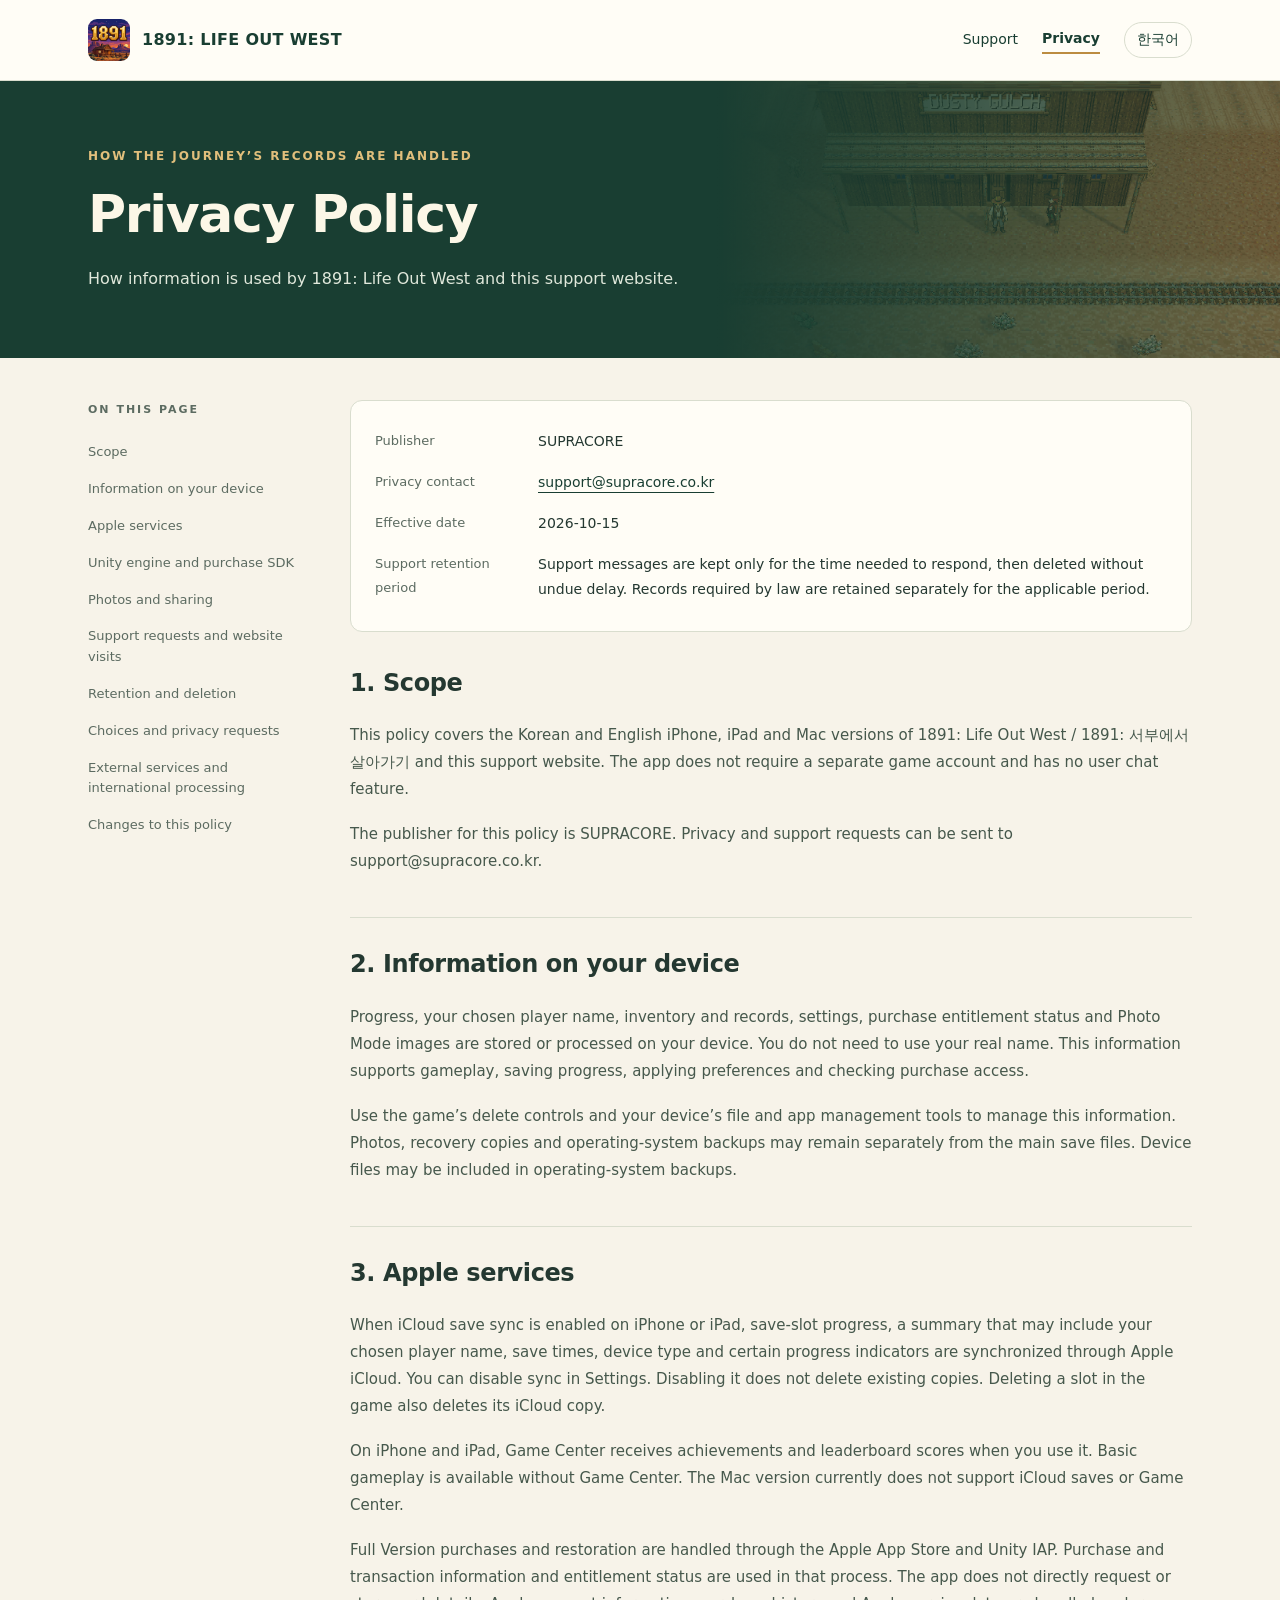
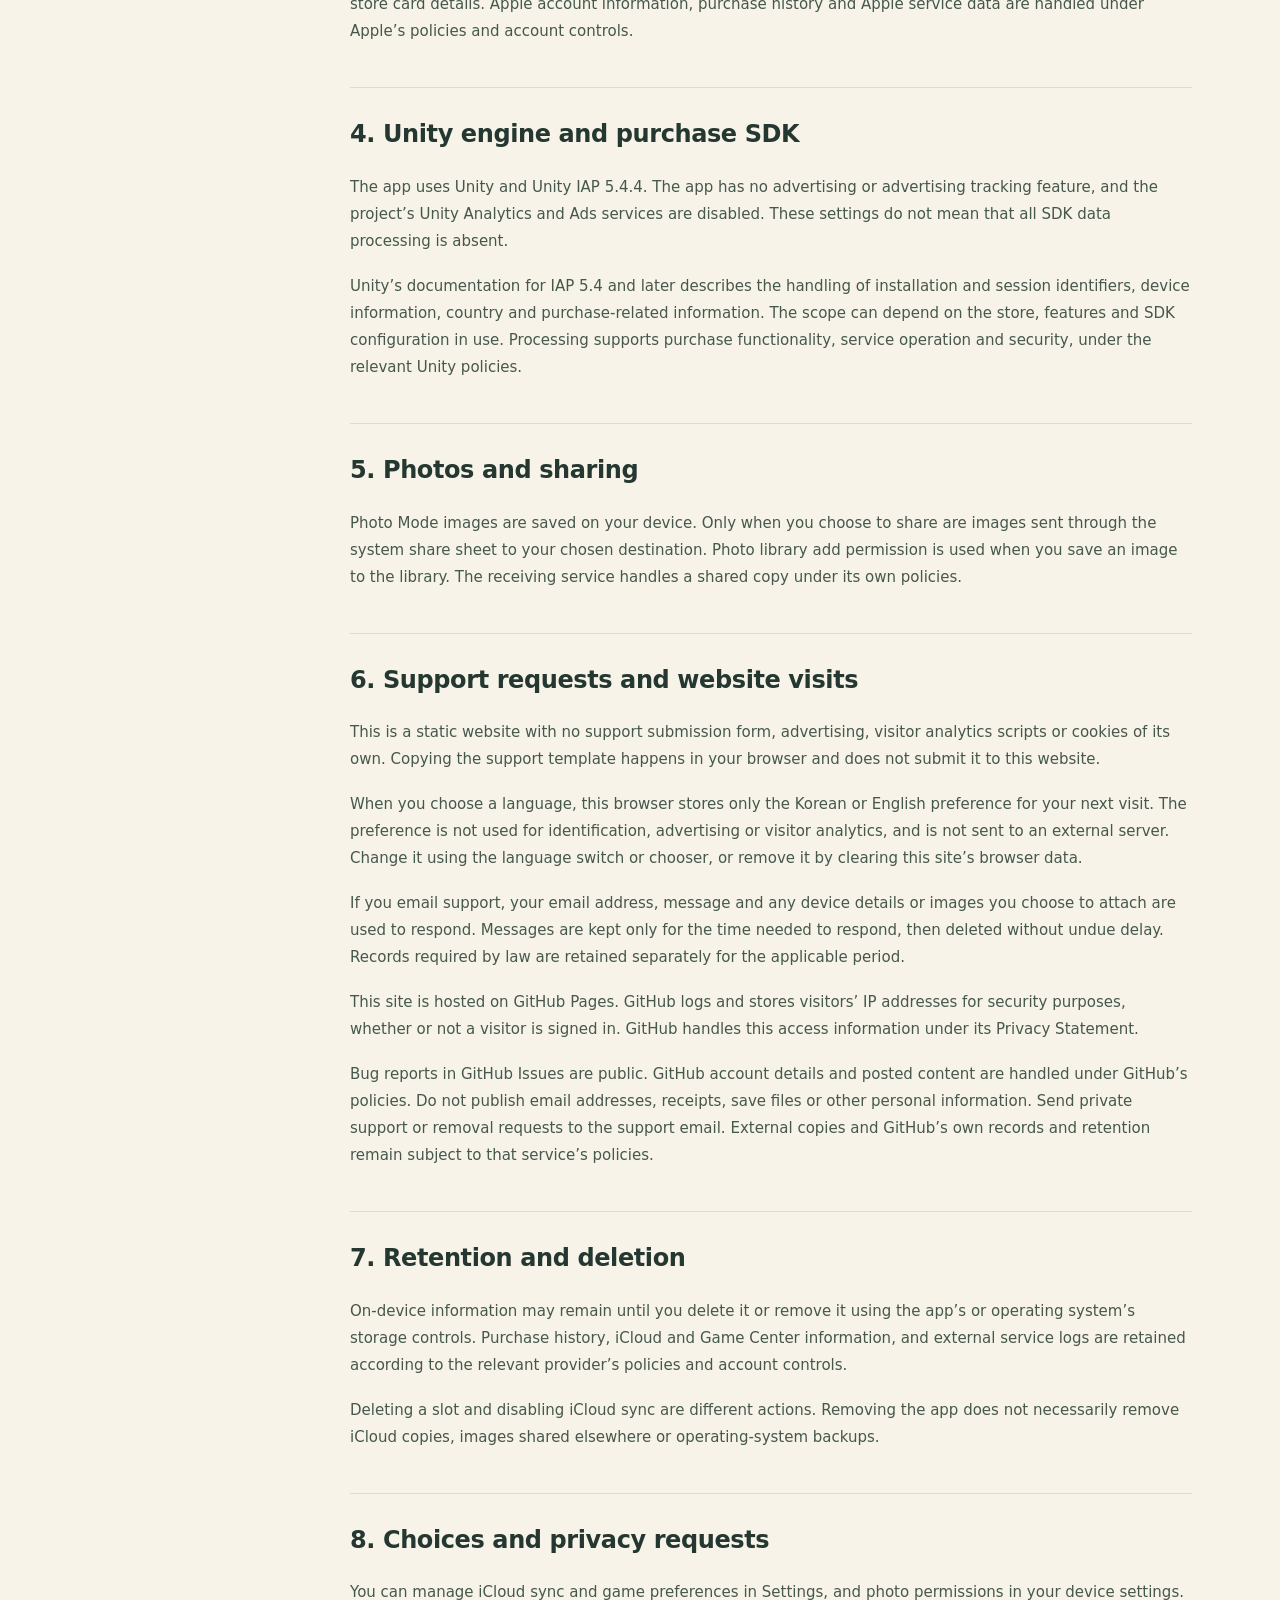
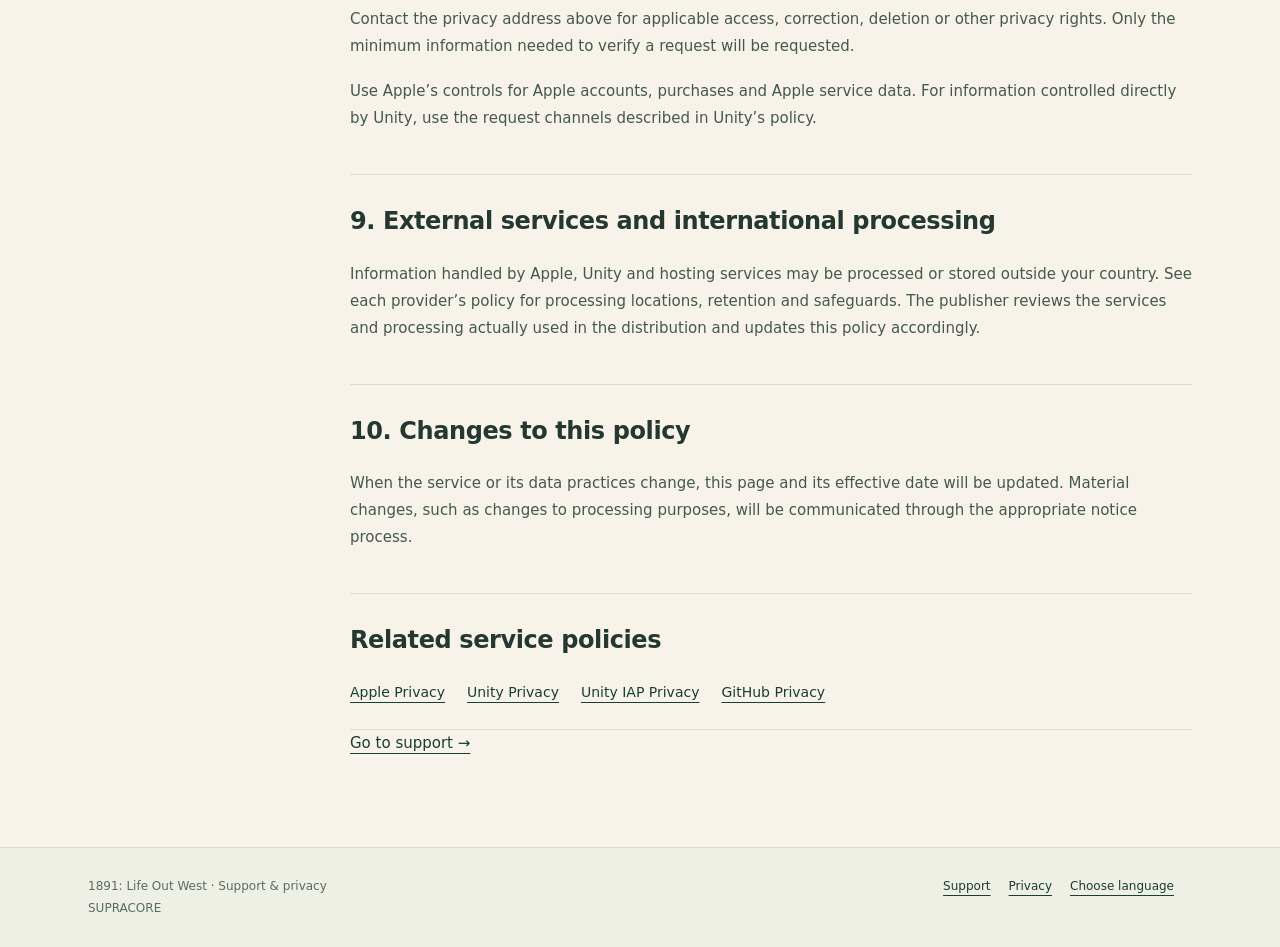
==== commit 8561d4d1: "Use SUPRACORE branding and version static assets" ====
--- a/docs/en/privacy/index.html
+++ b/docs/en/privacy/index.html
@@ -1 +1 @@
-<!doctype html><html lang="en"><head><meta charset="utf-8"><meta name="viewport" content="width=device-width,initial-scale=1"><title>Privacy Policy · 1891: Life Out West</title><meta name="description" content="How information is used by 1891: Life Out West and this support website."><link rel="canonical" href="https://lucky301.github.io/1891LifeOutWest-Support/en/privacy/"><link rel="alternate" hreflang="ko" href="https://lucky301.github.io/1891LifeOutWest-Support/ko/privacy/"><link rel="alternate" hreflang="en" href="https://lucky301.github.io/1891LifeOutWest-Support/en/privacy/"><link rel="icon" href="../../assets/icon.png"><link rel="stylesheet" href="../../assets/site.css"><script src="../../assets/site.js" defer></script></head><body><a class="skip" href="#main">Skip to content</a><header><div class="topbar"><a class="brand" href="../../index.html"><img src="../../assets/icon.png" alt="" width="42" height="42">1891: LIFE OUT WEST</a><nav class="nav" aria-label="Main navigation"><a href="../../en/support/" >Support</a><a href="../../en/privacy/" aria-current=page>Privacy</a><a class="language" data-language="ko" href="../../ko/privacy/" lang="ko" hreflang="ko">한국어</a></nav></div></header><div class="hero"><div class="hero-inner"><span class="eyebrow">How the journey’s records are handled</span><h1>Privacy Policy</h1><p>How information is used by 1891: Life Out West and this support website.</p></div></div><div class="wrap"><aside class="toc" aria-label="On this page"><strong>ON THIS PAGE</strong><a href="#scope">Scope</a><a href="#local">Information on your device</a><a href="#apple">Apple services</a><a href="#unity">Unity engine and purchase SDK</a><a href="#photos">Photos and sharing</a><a href="#support">Support requests and website visits</a><a href="#retention">Retention and deletion</a><a href="#rights">Choices and privacy requests</a><a href="#international">External services and international processing</a><a href="#changes">Changes to this policy</a></aside><main class="policy" id="main"><dl class="facts"><div><dt>Publisher</dt><dd>SupraCore</dd></div><div><dt>Privacy contact</dt><dd><a href="mailto:support@supracore.co.kr">support@supracore.co.kr</a></dd></div><div><dt>Effective date</dt><dd>2026-10-15</dd></div><div><dt>Support retention period</dt><dd>Support messages are kept only for the time needed to respond, then deleted without undue delay. Records required by law are retained separately for the applicable period.</dd></div></dl><section id="scope"><h2>1. Scope</h2><p>This policy covers the Korean and English iPhone, iPad and Mac versions of 1891: Life Out West / 1891: 서부에서 살아가기 and this support website. The app does not require a separate game account and has no user chat feature.</p><p>The publisher for this policy is SupraCore. Privacy and support requests can be sent to support@supracore.co.kr.</p></section><section id="local"><h2>2. Information on your device</h2><p>Progress, your chosen player name, inventory and records, settings, purchase entitlement status and Photo Mode images are stored or processed on your device. You do not need to use your real name. This information supports gameplay, saving progress, applying preferences and checking purchase access.</p><p>Use the game’s delete controls and your device’s file and app management tools to manage this information. Photos, recovery copies and operating-system backups may remain separately from the main save files. Device files may be included in operating-system backups.</p></section><section id="apple"><h2>3. Apple services</h2><p>When iCloud save sync is enabled on iPhone or iPad, save-slot progress, a summary that may include your chosen player name, save times, device type and certain progress indicators are synchronized through Apple iCloud. You can disable sync in Settings. Disabling it does not delete existing copies. Deleting a slot in the game also deletes its iCloud copy.</p><p>On iPhone and iPad, Game Center receives achievements and leaderboard scores when you use it. Basic gameplay is available without Game Center. The Mac version currently does not support iCloud saves or Game Center.</p><p>Full Version purchases and restoration are handled through the Apple App Store and Unity IAP. Purchase and transaction information and entitlement status are used in that process. The app does not directly request or store card details. Apple account information, purchase history and Apple service data are handled under Apple’s policies and account controls.</p></section><section id="unity"><h2>4. Unity engine and purchase SDK</h2><p>The app uses Unity and Unity IAP 5.4.4. The app has no advertising or advertising tracking feature, and the project’s Unity Analytics and Ads services are disabled. These settings do not mean that all SDK data processing is absent.</p><p>Unity’s documentation for IAP 5.4 and later describes the handling of installation and session identifiers, device information, country and purchase-related information. The scope can depend on the store, features and SDK configuration in use. Processing supports purchase functionality, service operation and security, under the relevant Unity policies.</p></section><section id="photos"><h2>5. Photos and sharing</h2><p>Photo Mode images are saved on your device. Only when you choose to share are images sent through the system share sheet to your chosen destination. Photo library add permission is used when you save an image to the library. The receiving service handles a shared copy under its own policies.</p></section><section id="support"><h2>6. Support requests and website visits</h2><p>This is a static website with no support submission form, advertising, visitor analytics scripts or cookies of its own. Copying the support template happens in your browser and does not submit it to this website.</p><p>When you choose a language, this browser stores only the Korean or English preference for your next visit. The preference is not used for identification, advertising or visitor analytics, and is not sent to an external server. Change it using the language switch or chooser, or remove it by clearing this site’s browser data.</p><p>If you email support, your email address, message and any device details or images you choose to attach are used to respond. Messages are kept only for the time needed to respond, then deleted without undue delay. Records required by law are retained separately for the applicable period.</p><p>This site is hosted on GitHub Pages. GitHub logs and stores visitors’ IP addresses for security purposes, whether or not a visitor is signed in. GitHub handles this access information under its Privacy Statement.</p><p>Bug reports in GitHub Issues are public. GitHub account details and posted content are handled under GitHub’s policies. Do not publish email addresses, receipts, save files or other personal information. Send private support or removal requests to the support email. External copies and GitHub’s own records and retention remain subject to that service’s policies.</p></section><section id="retention"><h2>7. Retention and deletion</h2><p>On-device information may remain until you delete it or remove it using the app’s or operating system’s storage controls. Purchase history, iCloud and Game Center information, and external service logs are retained according to the relevant provider’s policies and account controls.</p><p>Deleting a slot and disabling iCloud sync are different actions. Removing the app does not necessarily remove iCloud copies, images shared elsewhere or operating-system backups.</p></section><section id="rights"><h2>8. Choices and privacy requests</h2><p>You can manage iCloud sync and game preferences in Settings, and photo permissions in your device settings. Contact the privacy address above for applicable access, correction, deletion or other privacy rights. Only the minimum information needed to verify a request will be requested.</p><p>Use Apple’s controls for Apple accounts, purchases and Apple service data. For information controlled directly by Unity, use the request channels described in Unity’s policy.</p></section><section id="international"><h2>9. External services and international processing</h2><p>Information handled by Apple, Unity and hosting services may be processed or stored outside your country. See each provider’s policy for processing locations, retention and safeguards. The publisher reviews the services and processing actually used in the distribution and updates this policy accordingly.</p></section><section id="changes"><h2>10. Changes to this policy</h2><p>When the service or its data practices change, this page and its effective date will be updated. Material changes, such as changes to processing purposes, will be communicated through the appropriate notice process.</p></section><section id="references"><h2>Related service policies</h2><div class="refs"><a href="https://www.apple.com/legal/privacy/" rel="noreferrer">Apple Privacy</a><a href="https://unity.com/legal/game-player-and-app-user-privacy-policy" rel="noreferrer">Unity Privacy</a><a href="https://docs.unity.com/en-us/iap/privacy-and-consent/overview" rel="noreferrer">Unity IAP Privacy</a><a href="https://docs.github.com/en/site-policy/privacy-policies/github-general-privacy-statement" rel="noreferrer">GitHub Privacy</a></div></section><p><a href="../../en/support/">Go to support →</a></p></main></div><footer><div class="foot"><span>1891: Life Out West · Support & privacy<br>SupraCore</span><span><a href="../../en/support/">Support</a><a href="../../en/privacy/">Privacy</a><a href="../../index.html?choose-language=1">Choose language</a></span></div></footer></body></html>+<!doctype html><html lang="en"><head><meta charset="utf-8"><meta name="viewport" content="width=device-width,initial-scale=1"><title>Privacy Policy · 1891: Life Out West</title><meta name="description" content="How information is used by 1891: Life Out West and this support website."><link rel="canonical" href="https://lucky301.github.io/1891LifeOutWest-Support/en/privacy/"><link rel="alternate" hreflang="ko" href="https://lucky301.github.io/1891LifeOutWest-Support/ko/privacy/"><link rel="alternate" hreflang="en" href="https://lucky301.github.io/1891LifeOutWest-Support/en/privacy/"><link rel="icon" href="../../assets/icon.png"><link rel="stylesheet" href="../../assets/site.css?v=4a03cb624107"><script src="../../assets/site.js?v=4a03cb624107" defer></script></head><body><a class="skip" href="#main">Skip to content</a><header><div class="topbar"><a class="brand" href="../../index.html"><img src="../../assets/icon.png" alt="" width="42" height="42">1891: LIFE OUT WEST</a><nav class="nav" aria-label="Main navigation"><a href="../../en/support/" >Support</a><a href="../../en/privacy/" aria-current=page>Privacy</a><a class="language" data-language="ko" href="../../ko/privacy/" lang="ko" hreflang="ko">한국어</a></nav></div></header><div class="hero"><div class="hero-inner"><span class="eyebrow">How the journey’s records are handled</span><h1>Privacy Policy</h1><p>How information is used by 1891: Life Out West and this support website.</p></div></div><div class="wrap"><aside class="toc" aria-label="On this page"><strong>ON THIS PAGE</strong><a href="#scope">Scope</a><a href="#local">Information on your device</a><a href="#apple">Apple services</a><a href="#unity">Unity engine and purchase SDK</a><a href="#photos">Photos and sharing</a><a href="#support">Support requests and website visits</a><a href="#retention">Retention and deletion</a><a href="#rights">Choices and privacy requests</a><a href="#international">External services and international processing</a><a href="#changes">Changes to this policy</a></aside><main class="policy" id="main"><dl class="facts"><div><dt>Publisher</dt><dd>SUPRACORE</dd></div><div><dt>Privacy contact</dt><dd><a href="mailto:support@supracore.co.kr">support@supracore.co.kr</a></dd></div><div><dt>Effective date</dt><dd>2026-10-15</dd></div><div><dt>Support retention period</dt><dd>Support messages are kept only for the time needed to respond, then deleted without undue delay. Records required by law are retained separately for the applicable period.</dd></div></dl><section id="scope"><h2>1. Scope</h2><p>This policy covers the Korean and English iPhone, iPad and Mac versions of 1891: Life Out West / 1891: 서부에서 살아가기 and this support website. The app does not require a separate game account and has no user chat feature.</p><p>The publisher for this policy is SUPRACORE. Privacy and support requests can be sent to support@supracore.co.kr.</p></section><section id="local"><h2>2. Information on your device</h2><p>Progress, your chosen player name, inventory and records, settings, purchase entitlement status and Photo Mode images are stored or processed on your device. You do not need to use your real name. This information supports gameplay, saving progress, applying preferences and checking purchase access.</p><p>Use the game’s delete controls and your device’s file and app management tools to manage this information. Photos, recovery copies and operating-system backups may remain separately from the main save files. Device files may be included in operating-system backups.</p></section><section id="apple"><h2>3. Apple services</h2><p>When iCloud save sync is enabled on iPhone or iPad, save-slot progress, a summary that may include your chosen player name, save times, device type and certain progress indicators are synchronized through Apple iCloud. You can disable sync in Settings. Disabling it does not delete existing copies. Deleting a slot in the game also deletes its iCloud copy.</p><p>On iPhone and iPad, Game Center receives achievements and leaderboard scores when you use it. Basic gameplay is available without Game Center. The Mac version currently does not support iCloud saves or Game Center.</p><p>Full Version purchases and restoration are handled through the Apple App Store and Unity IAP. Purchase and transaction information and entitlement status are used in that process. The app does not directly request or store card details. Apple account information, purchase history and Apple service data are handled under Apple’s policies and account controls.</p></section><section id="unity"><h2>4. Unity engine and purchase SDK</h2><p>The app uses Unity and Unity IAP 5.4.4. The app has no advertising or advertising tracking feature, and the project’s Unity Analytics and Ads services are disabled. These settings do not mean that all SDK data processing is absent.</p><p>Unity’s documentation for IAP 5.4 and later describes the handling of installation and session identifiers, device information, country and purchase-related information. The scope can depend on the store, features and SDK configuration in use. Processing supports purchase functionality, service operation and security, under the relevant Unity policies.</p></section><section id="photos"><h2>5. Photos and sharing</h2><p>Photo Mode images are saved on your device. Only when you choose to share are images sent through the system share sheet to your chosen destination. Photo library add permission is used when you save an image to the library. The receiving service handles a shared copy under its own policies.</p></section><section id="support"><h2>6. Support requests and website visits</h2><p>This is a static website with no support submission form, advertising, visitor analytics scripts or cookies of its own. Copying the support template happens in your browser and does not submit it to this website.</p><p>When you choose a language, this browser stores only the Korean or English preference for your next visit. The preference is not used for identification, advertising or visitor analytics, and is not sent to an external server. Change it using the language switch or chooser, or remove it by clearing this site’s browser data.</p><p>If you email support, your email address, message and any device details or images you choose to attach are used to respond. Messages are kept only for the time needed to respond, then deleted without undue delay. Records required by law are retained separately for the applicable period.</p><p>This site is hosted on GitHub Pages. GitHub logs and stores visitors’ IP addresses for security purposes, whether or not a visitor is signed in. GitHub handles this access information under its Privacy Statement.</p><p>Bug reports in GitHub Issues are public. GitHub account details and posted content are handled under GitHub’s policies. Do not publish email addresses, receipts, save files or other personal information. Send private support or removal requests to the support email. External copies and GitHub’s own records and retention remain subject to that service’s policies.</p></section><section id="retention"><h2>7. Retention and deletion</h2><p>On-device information may remain until you delete it or remove it using the app’s or operating system’s storage controls. Purchase history, iCloud and Game Center information, and external service logs are retained according to the relevant provider’s policies and account controls.</p><p>Deleting a slot and disabling iCloud sync are different actions. Removing the app does not necessarily remove iCloud copies, images shared elsewhere or operating-system backups.</p></section><section id="rights"><h2>8. Choices and privacy requests</h2><p>You can manage iCloud sync and game preferences in Settings, and photo permissions in your device settings. Contact the privacy address above for applicable access, correction, deletion or other privacy rights. Only the minimum information needed to verify a request will be requested.</p><p>Use Apple’s controls for Apple accounts, purchases and Apple service data. For information controlled directly by Unity, use the request channels described in Unity’s policy.</p></section><section id="international"><h2>9. External services and international processing</h2><p>Information handled by Apple, Unity and hosting services may be processed or stored outside your country. See each provider’s policy for processing locations, retention and safeguards. The publisher reviews the services and processing actually used in the distribution and updates this policy accordingly.</p></section><section id="changes"><h2>10. Changes to this policy</h2><p>When the service or its data practices change, this page and its effective date will be updated. Material changes, such as changes to processing purposes, will be communicated through the appropriate notice process.</p></section><section id="references"><h2>Related service policies</h2><div class="refs"><a href="https://www.apple.com/legal/privacy/" rel="noreferrer">Apple Privacy</a><a href="https://unity.com/legal/game-player-and-app-user-privacy-policy" rel="noreferrer">Unity Privacy</a><a href="https://docs.unity.com/en-us/iap/privacy-and-consent/overview" rel="noreferrer">Unity IAP Privacy</a><a href="https://docs.github.com/en/site-policy/privacy-policies/github-general-privacy-statement" rel="noreferrer">GitHub Privacy</a></div></section><p><a href="../../en/support/">Go to support →</a></p></main></div><footer><div class="foot"><span>1891: Life Out West · Support & privacy<br>SUPRACORE</span><span><a href="../../en/support/">Support</a><a href="../../en/privacy/">Privacy</a><a href="../../index.html?choose-language=1">Choose language</a></span></div></footer></body></html>
